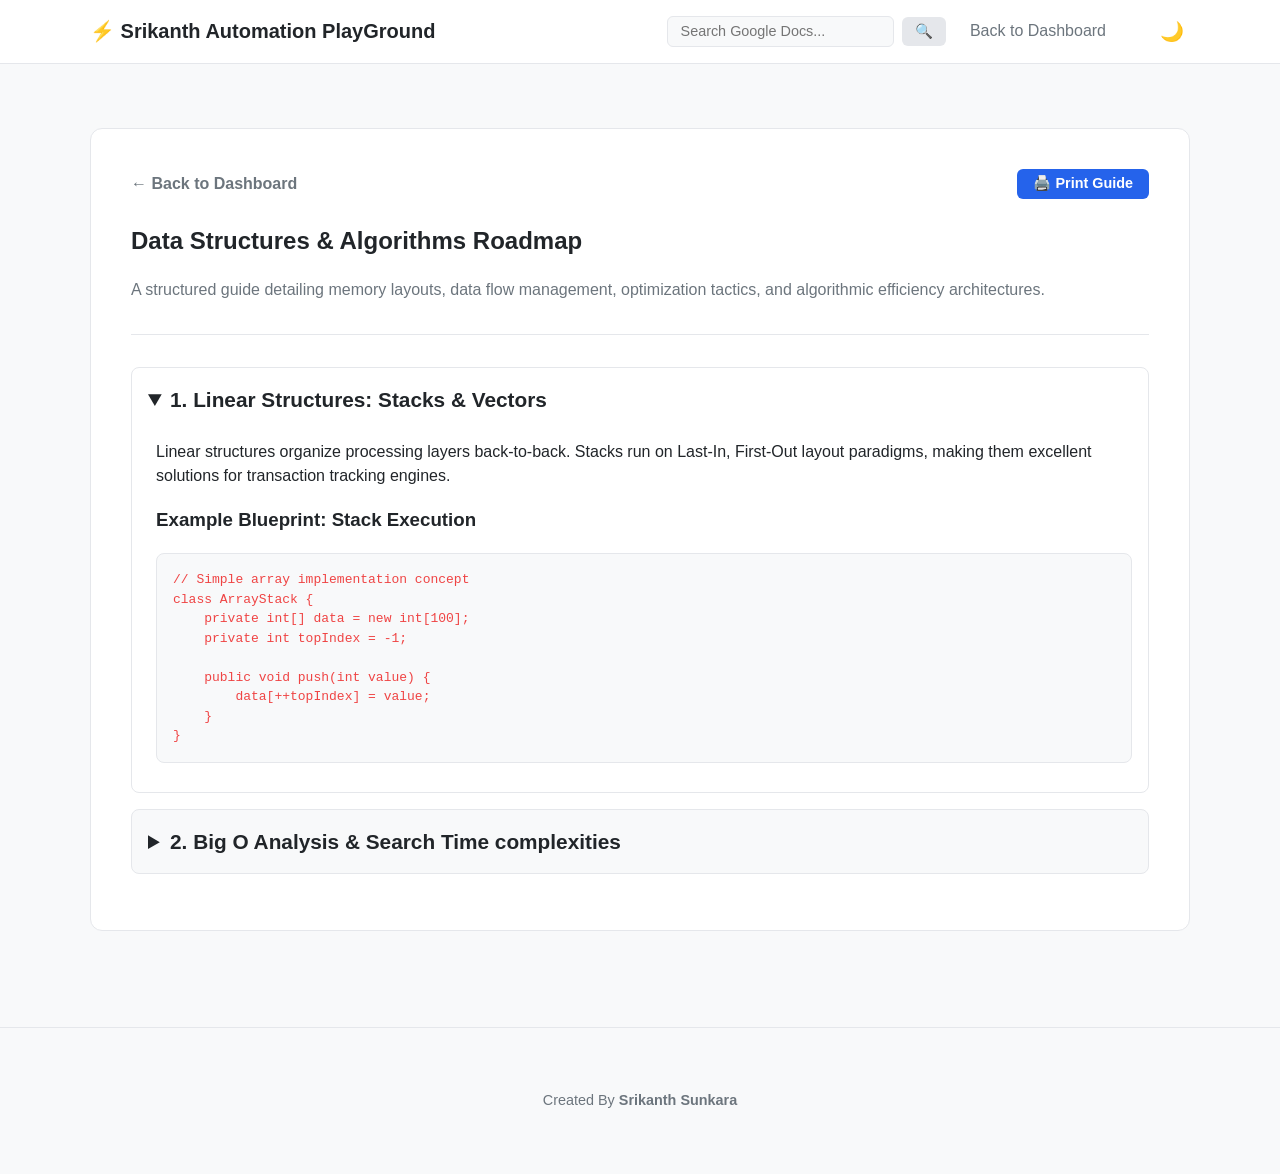
==== guides/dsa-mastery.html @ a7e44a4c "Intiall Commit" ====
<!DOCTYPE html>
<html lang="en">
<head>
    <meta charset="UTF-8">
    <meta name="viewport" content="width=device-width, initial-scale=1.0">
    <title>DSA Mastery - Srikanth Hub</title>
    <!-- Links back to your main styles one folder up -->
    <link rel="stylesheet" href="../styles.css">
    <style>
        .guide-content {
            background: var(--card-bg);
            border: 1px solid var(--border-color);
            border-radius: 12px;
            padding: 2.5rem;
            margin-top: 2rem;
        }
        .action-bar {
            display: flex;
            justify-content: space-between;
            align-items: center;
            margin-bottom: 1.5rem;
            flex-wrap: wrap;
            gap: 1rem;
        }
        .back-btn {
            color: var(--text-muted);
            text-decoration: none;
            font-weight: 600;
        }
        .back-btn:hover {
            color: var(--accent);
        }
        .print-btn {
            background: var(--accent);
            color: white;
            border: none;
            padding: 0.4rem 1rem;
            border-radius: 6px;
            cursor: pointer;
            font-weight: 600;
            font-size: 0.9rem;
        }
        .print-btn:hover {
            background: var(--accent-hover);
        }

        /* Google Search Widget Styling */
        .search-box-widget {
            display: flex;
            align-items: center;
            gap: 0.5rem;
        }
        .search-box-widget input {
            background: var(--bg-color);
            border: 1px solid var(--border-color);
            color: var(--text-main);
            padding: 0.4rem 0.8rem;
            border-radius: 6px;
            font-size: 0.9rem;
            width: 200px;
        }
        .search-box-widget button {
            background: var(--border-color);
            color: var(--text-main);
            border: none;
            padding: 0.4rem 0.8rem;
            border-radius: 6px;
            cursor: pointer;
            font-weight: 600;
            font-size: 0.9rem;
        }

        pre {
            background: var(--bg-color);
            border: 1px solid var(--border-color);
            padding: 1rem;
            border-radius: 8px;
            overflow-x: auto;
            font-family: monospace;
        }
        code {
            color: #ef4444;
        }
        [data-theme="dark"] code {
            color: #fca5a5;
        }

        /* Dropdown Wrapper Styling */
        details.topic-wrapper {
            background: var(--bg-color);
            border: 1px solid var(--border-color);
            border-radius: 8px;
            margin-bottom: 1rem;
            padding: 0.5rem 1rem;
            transition: background 0.2s ease;
        }
        details.topic-wrapper[open] {
            background: var(--card-bg);
            padding-bottom: 1rem;
        }
        summary.topic-header {
            font-size: 1.3rem;
            font-weight: bold;
            padding: 0.5rem 0;
            cursor: pointer;
            outline: none;
            user-select: none;
            color: var(--text-main);
        }
        .topic-body {
            margin-top: 1rem;
            padding-left: 0.5rem;
        }

        /* Hide dynamic utilities gracefully during print output executions */
        @media print {
            header, .action-bar, footer, #theme-toggle, summary::-webkit-details-marker {
                display: none !important;
            }
            .guide-content {
                border: none !important;
                padding: 0 !important;
            }
            details.topic-wrapper {
                background: none !important;
                border: none !important;
                padding: 0 !important;
            }
            details.topic-wrapper:not([open]) {
                display: block !important;
            }
        }
    </style>
</head>
<body>

    <header>
        <nav class="nav-container">
            <a href="../index.html" class="logo"><span>⚡</span> Srikanth Automation PlayGround</a>
            <div class="nav-links" style="display: flex; align-items: center; gap: 1.5rem;">
                <form action="https://www.google.com/search" method="get" target="_blank" class="search-box-widget">
                    <input type="text" name="q" placeholder="Search Google Docs...">
                    <button type="submit">🔍</button>
                </form>
                <a href="../index.html#guides">Back to Dashboard</a>
                <button id="theme-toggle" aria-label="Toggle Theme">🌙</button>
            </div>
        </nav>
    </header>

    <main class="container">
        <article class="guide-content">

            <div class="action-bar">
                <a href="../index.html" class="back-btn">← Back to Dashboard</a>
                <button onclick="window.print()" class="print-btn">🖨️ Print Guide</button>
            </div>

            <h1>Data Structures & Algorithms Roadmap</h1>
            <p style="color: var(--text-muted);">A structured guide detailing memory layouts, data flow management, optimization tactics, and algorithmic efficiency architectures.</p>

            <hr style="border: 0; border-top: 1px solid var(--border-color); margin: 2rem 0;">

            <!-- Topic 1 Wrapper -->
            <details class="topic-wrapper" open>
                <summary class="topic-header">1. Linear Structures: Stacks & Vectors</summary>
                <div class="topic-body">
                    <p>Linear structures organize processing layers back-to-back. Stacks run on Last-In, First-Out layout paradigms, making them excellent solutions for transaction tracking engines.</p>

                    <h3>Example Blueprint: Stack Execution</h3>
                    <pre><code>// Simple array implementation concept
class ArrayStack {
    private int[] data = new int[100];
    private int topIndex = -1;

    public void push(int value) {
        data[++topIndex] = value;
    }
}</code></pre>
                </div>
            </details>

            <!-- Topic 2 Wrapper -->
            <details class="topic-wrapper">
                <summary class="topic-header">2. Big O Analysis & Search Time complexities</summary>
                <div class="topic-body">
                    <p>Optimizing space and run configurations guarantees your testing sweeps operate instantly instead of scaling poorly over massive automation matrix distributions.</p>
                </div>
            </details>

        </article>
    </main>

    <footer>
        <p>Created By <strong>Srikanth Sunkara</strong></p>
    </footer>

    <script>
        document.addEventListener('DOMContentLoaded', () => {
            const themeToggle = document.getElementById('theme-toggle');
            const currentTheme = localStorage.getItem('theme') || 'light';

            if (currentTheme === 'dark') {
                document.documentElement.setAttribute('data-theme', 'dark');
                themeToggle.textContent = '☀️';
            }

            themeToggle.addEventListener('click', () => {
                let theme = document.documentElement.getAttribute('data-theme');
                if (theme === 'dark') {
                    document.documentElement.removeAttribute('data-theme');
                    localStorage.setItem('theme', 'light');
                    themeToggle.textContent = '🌙';
                } else {
                    document.documentElement.setAttribute('data-theme', 'dark');
                    localStorage.setItem('theme', 'dark');
                    themeToggle.textContent = '☀️';
                }
            });
        });
    </script>
</body>
</html>
---- styles.css ----
:root {
    --bg-color: #f8f9fa;
    --card-bg: #ffffff;
    --text-main: #212529;
    --text-muted: #6c757d;
    --accent: #2563eb;
    --accent-hover: #1d4ed8;
    --border-color: #e5e7eb;
    --hero-italic: #10b981;
}

[data-theme="dark"] {
    --bg-color: #0f172a;
    --card-bg: #1e293b;
    --text-main: #f8fafc;
    --text-muted: #94a3b8;
    --accent: #3b82f6;
    --accent-hover: #60a5fa;
    --border-color: #334155;
    --hero-italic: #34d399;
}

body {
    margin: 0;
    font-family: -apple-system, BlinkMacSystemFont, "Segoe UI", Roboto, sans-serif;
    background-color: var(--bg-color);
    color: var(--text-main);
    transition: background 0.3s ease, color 0.3s ease;
    line-height: 1.5;
}

.container {
    max-width: 1100px;
    margin: 0 auto;
    padding: 2rem 1rem;
}

/* Header & Nav */
header {
    border-bottom: 1px solid var(--border-color);
    background-color: var(--card-bg);
}
.nav-container {
    display: flex;
    justify-content: space-between;
    align-items: center;
    max-width: 1100px;
    margin: 0 auto;
    padding: 1rem;
}
.logo {
    font-weight: 700;
    font-size: 1.25rem;
    text-decoration: none;
    color: var(--text-main);
}
.nav-links a {
    text-decoration: none;
    color: var(--text-muted);
    margin-right: 1.5rem;
}
#theme-toggle {
    background: none;
    border: none;
    cursor: pointer;
    font-size: 1.2rem;
}

/* Hero Section */
.hero {
    text-align: center;
    padding: 4rem 1rem 2rem;
}
.hero h1 {
    font-size: 2.75rem;
    margin-bottom: 1rem;
}
.hero em {
    font-style: normal;
    color: var(--hero-italic);
}
.hero p {
    color: var(--text-muted);
    font-size: 1.2rem;
    max-width: 600px;
    margin: 0 auto 2rem;
}

/* Search and Filters */
.search-wrapper input {
    width: 100%;
    max-width: 500px;
    padding: 0.8rem 1.2rem;
    border-radius: 8px;
    border: 1px solid var(--border-color);
    background: var(--card-bg);
    color: var(--text-main);
    font-size: 1rem;
    margin-bottom: 1.5rem;
}
.filter-buttons {
    display: flex;
    justify-content: center;
    gap: 0.5rem;
}
.filter-btn {
    padding: 0.5rem 1rem;
    border-radius: 20px;
    border: 1px solid var(--border-color);
    background: var(--card-bg);
    color: var(--text-main);
    cursor: pointer;
}
.filter-btn.active {
    background: var(--accent);
    color: white;
    border-color: var(--accent);
}

/* Grid & Cards */
.grid {
    display: grid;
    grid-template-columns: repeat(auto-fill, minmax(300px, 1fr));
    gap: 1.5rem;
    margin-top: 1.5rem;
}
.card {
    background: var(--card-bg);
    border: 1px solid var(--border-color);
    border-radius: 12px;
    padding: 1.5rem;
    transition: transform 0.2s ease;
}
.card:hover {
    transform: translateY(-4px);
}
.card-icon {
    font-size: 2rem;
    margin-bottom: 0.5rem;
}
.card-meta {
    font-size: 0.85rem;
    color: var(--text-muted);
    text-transform: uppercase;
    font-weight: 600;
}
.card h3 {
    margin: 0.5rem 0;
    font-size: 1.3rem;
}
.card p {
    color: var(--text-muted);
    font-size: 0.95rem;
    margin-bottom: 1.5rem;
}
.card-link {
    color: var(--accent);
    text-decoration: none;
    font-weight: 600;
}

footer {
    text-align: center;
    padding: 3rem 1rem;
    color: var(--text-muted);
    font-size: 0.9rem;
    border-top: 1px solid var(--border-color);
    margin-top: 4rem;
}


/* ==========================================================================
   🆕 EXTRA FEATURES STYLING (DO NOT DISTURB EXISTING CODE ABOVE)
   ========================================================================== */

/* 1. Dynamic User Customization Panel Layout */
.dynamic-widget {
    background: var(--card-bg);
    border: 1px solid var(--border-color);
    border-radius: 12px;
    padding: 1rem 1.5rem;
    margin-top: 1rem;
    display: flex;
    justify-content: space-between;
    align-items: center;
    flex-wrap: wrap;
    gap: 1rem;
}

#welcome-message {
    font-size: 1.1rem;
    color: var(--text-main);
}

.widget-controls {
    display: flex;
    align-items: center;
    gap: 1.5rem;
    flex-wrap: wrap;
}

.control-item {
    font-size: 0.95rem;
    color: var(--text-main);
}

.font-mono {
    font-family: monospace;
    font-weight: bold;
    background: var(--bg-color);
    padding: 0.3rem 0.6rem;
    border-radius: 6px;
    border: 1px solid var(--border-color);
}

.session-pill {
    background: var(--accent);
    color: #ffffff !important;
    padding: 0.3rem 0.8rem;
    border-radius: 20px;
    font-size: 0.85rem;
    font-weight: 600;
}

#country-select {
    background: var(--bg-color);
    color: var(--text-main);
    border: 1px solid var(--border-color);
    padding: 0.3rem 0.5rem;
    border-radius: 6px;
    cursor: pointer;
    font-size: 0.9rem;
}

#country-select:focus {
    outline: none;
    border-color: var(--accent);
}

/* 2. Repo Metrics Custom Styling */
.repo-metrics-bar {
    display: flex;
    justify-content: center;
    align-items: center;
    gap: 2rem;
    margin-bottom: 2rem;
    flex-wrap: wrap;
}

.metric-item {
    font-size: 1rem;
    color: var(--text-muted);
}

.metric-item strong {
    font-size: 1.4rem;
    color: var(--text-main);
    display: block;
}

.active-pill span {
    background: #10b981;
    color: white;
    padding: 0.3rem 0.8rem;
    border-radius: 20px;
    font-size: 0.85rem;
    font-weight: bold;
}

[data-theme="dark"] .active-pill span {
    background: #34d399;
    color: #0f172a;
}

/* 3. Footer Connectivity Styles */
.footer-connect {
    margin-top: 0.5rem;
    font-size: 0.95rem;
}

.social-link {
    color: var(--accent);
    text-decoration: none;
    font-weight: 600;
    transition: color 0.2s ease;
}

.social-link:hover {
    text-decoration: underline;
    color: var(--accent-hover);
}

/* 4. Scroll Back to Top Button Dynamics */
#back-to-top:hover {
    transform: translateY(-3px) scale(1.05);
}

/* Responsive breakpoint configurations */
@media (max-width: 768px) {
    .dynamic-widget {
        flex-direction: column;
        align-items: flex-start;
    }
    .widget-controls {
        width: 100%;
        justify-content: space-between;
    }
    .hero h1 {
        font-size: 2rem;
    }
}
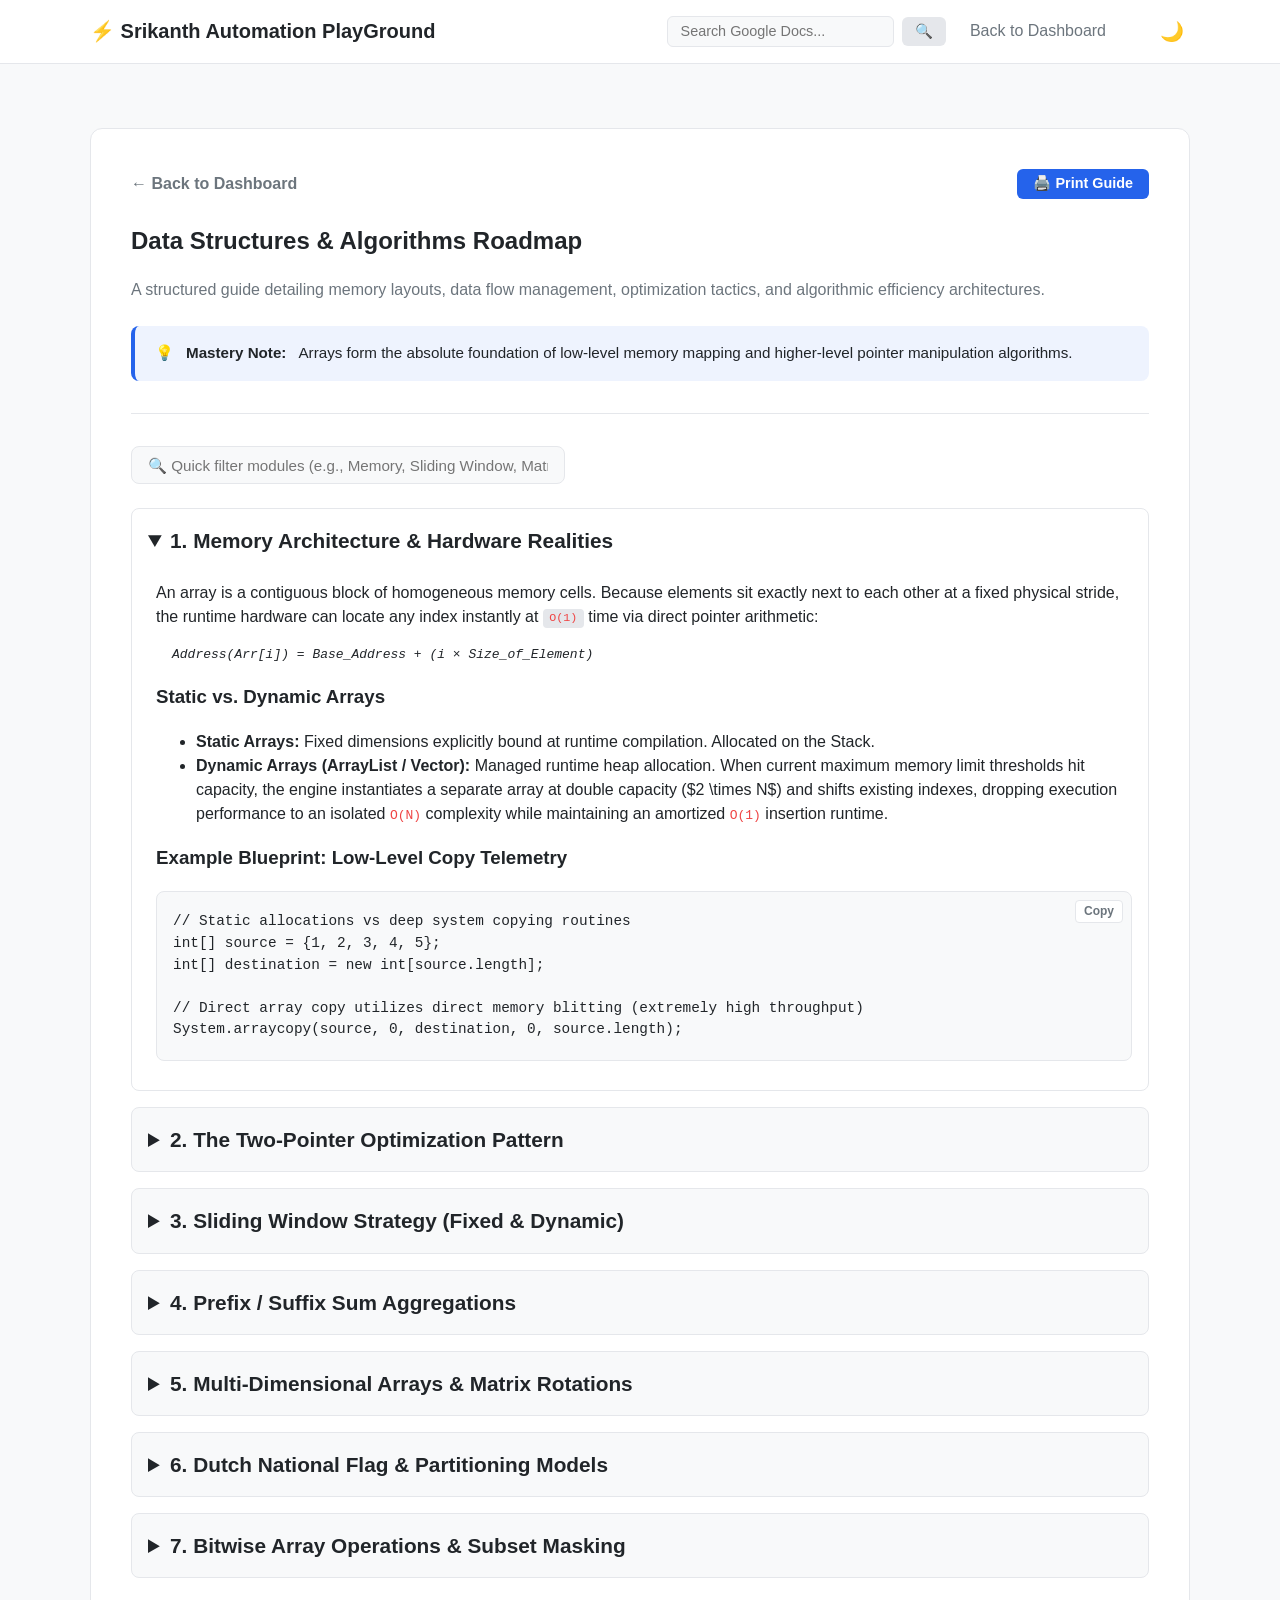
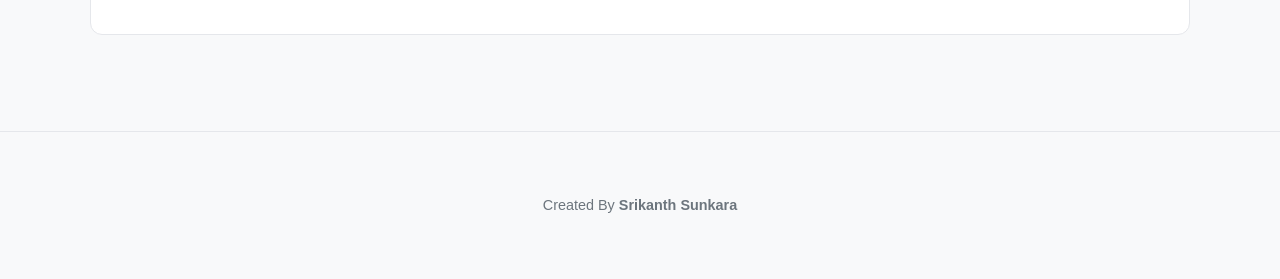
==== commit e5994719: "second commmit" ====
--- a/guides/dsa-mastery.html
+++ b/guides/dsa-mastery.html
@@ -70,6 +70,22 @@
             font-size: 0.9rem;
         }
 
+        /* local filter input box framework alignment */
+        .local-filter-wrapper {
+            margin-bottom: 1.5rem;
+            width: 100%;
+        }
+        .local-filter-input {
+            width: 100%;
+            max-width: 400px;
+            background: var(--bg-color);
+            border: 1px solid var(--border-color);
+            color: var(--text-main);
+            padding: 0.6rem 1rem;
+            border-radius: 8px;
+            font-size: 0.95rem;
+        }
+
         pre {
             background: var(--bg-color);
             border: 1px solid var(--border-color);
@@ -77,12 +93,33 @@
             border-radius: 8px;
             overflow-x: auto;
             font-family: monospace;
+            position: relative; /* Context parent container for absolute copy button positioning */
         }
         code {
             color: #ef4444;
         }
         [data-theme="dark"] code {
             color: #fca5a5;
+        }
+
+        /* Copy Button injection styling hooks */
+        .copy-code-btn {
+            position: absolute;
+            top: 0.5rem;
+            right: 0.5rem;
+            background: var(--card-bg);
+            border: 1px solid var(--border-color);
+            color: var(--text-muted);
+            padding: 0.2rem 0.5rem;
+            border-radius: 4px;
+            cursor: pointer;
+            font-size: 0.75rem;
+            font-weight: 600;
+            transition: all 0.2s ease;
+        }
+        .copy-code-btn:hover {
+            color: var(--accent);
+            border-color: var(--accent);
         }
 
         /* Dropdown Wrapper Styling */
@@ -114,7 +151,7 @@
 
         /* Hide dynamic utilities gracefully during print output executions */
         @media print {
-            header, .action-bar, footer, #theme-toggle, summary::-webkit-details-marker {
+            header, .action-bar, .local-filter-wrapper, .copy-code-btn, footer, #theme-toggle, summary::-webkit-details-marker {
                 display: none !important;
             }
             .guide-content {
@@ -159,32 +196,176 @@
             <h1>Data Structures & Algorithms Roadmap</h1>
             <p style="color: var(--text-muted);">A structured guide detailing memory layouts, data flow management, optimization tactics, and algorithmic efficiency architectures.</p>
 
+            <div class="status-banner info">
+                <span>💡</span> <strong>Mastery Note:</strong> Arrays form the absolute foundation of low-level memory mapping and higher-level pointer manipulation algorithms.
+            </div>
+
             <hr style="border: 0; border-top: 1px solid var(--border-color); margin: 2rem 0;">
 
-            <!-- Topic 1 Wrapper -->
+            <!-- In-Page Filtering Search Input Widget -->
+            <div class="local-filter-wrapper">
+                <input type="text" id="topic-search" class="local-filter-input" placeholder="🔍 Quick filter modules (e.g., Memory, Sliding Window, Matrix)...">
+            </div>
+
+            <!-- MODULE 1 -->
             <details class="topic-wrapper" open>
-                <summary class="topic-header">1. Linear Structures: Stacks & Vectors</summary>
-                <div class="topic-body">
-                    <p>Linear structures organize processing layers back-to-back. Stacks run on Last-In, First-Out layout paradigms, making them excellent solutions for transaction tracking engines.</p>
-
-                    <h3>Example Blueprint: Stack Execution</h3>
-                    <pre><code>// Simple array implementation concept
-class ArrayStack {
-    private int[] data = new int[100];
-    private int topIndex = -1;
-
-    public void push(int value) {
-        data[++topIndex] = value;
+                <summary class="topic-header">1. Memory Architecture & Hardware Realities</summary>
+                <div class="topic-body">
+                    <p>An array is a contiguous block of homogeneous memory cells. Because elements sit exactly next to each other at a fixed physical stride, the runtime hardware can locate any index instantly at <code>O(1)</code> time via direct pointer arithmetic:</p>
+                    <p style="padding-left: 1rem; font-style: italic; font-family: monospace;">Address(Arr[i]) = Base_Address + (i × Size_of_Element)</p>
+
+                    <h3>Static vs. Dynamic Arrays</h3>
+                    <ul>
+                        <li><strong>Static Arrays:</strong> Fixed dimensions explicitly bound at runtime compilation. Allocated on the Stack.</li>
+                        <li><strong>Dynamic Arrays (ArrayList / Vector):</strong> Managed runtime heap allocation. When current maximum memory limit thresholds hit capacity, the engine instantiates a separate array at double capacity ($2 \times N$) and shifts existing indexes, dropping execution performance to an isolated <code>O(N)</code> complexity while maintaining an amortized <code>O(1)</code> insertion runtime.</li>
+                    </ul>
+
+                    <h3>Example Blueprint: Low-Level Copy Telemetry</h3>
+                    <pre><code>// Static allocations vs deep system copying routines
+int[] source = {1, 2, 3, 4, 5};
+int[] destination = new int[source.length];
+
+// Direct array copy utilizes direct memory blitting (extremely high throughput)
+System.arraycopy(source, 0, destination, 0, source.length);</code></pre>
+                </div>
+            </details>
+
+            <!-- MODULE 2 -->
+            <details class="topic-wrapper">
+                <summary class="topic-header">2. The Two-Pointer Optimization Pattern</summary>
+                <div class="topic-body">
+                    <p>Instead of scaling poorly with nested iteration loops running at <code>O(N²)</code>, the two-pointer paradigm controls memory pointers tracking data configurations from both endpoints concurrently, converging linearly in <code>O(N)</code> time.</p>
+
+                    <h3>Classic Implementations</h3>
+                    <ul>
+                        <li><strong>Opposite Directions:</strong> Shifting pointers inwards (e.g., Palindrome validation, Two-Sum on sorted inputs).</li>
+                        <li><strong>Same Direction (Fast & Slow):</strong> Pointers moving at different velocities (e.g., De-duplicating arrays in-place).</li>
+                    </ul>
+
+                    <h3>Example Blueprint: Target Container Inversion</h3>
+                    <pre><code>public void reverseInPlace(int[] nums) {
+    int left = 0, right = nums.length - 1;
+    while (left &lt; right) {
+        int temp = nums[left];
+        nums[left] = nums[right];
+        nums[right] = temp;
+        left++;
+        right--;
     }
 }</code></pre>
                 </div>
             </details>
 
-            <!-- Topic 2 Wrapper -->
-            <details class="topic-wrapper">
-                <summary class="topic-header">2. Big O Analysis & Search Time complexities</summary>
-                <div class="topic-body">
-                    <p>Optimizing space and run configurations guarantees your testing sweeps operate instantly instead of scaling poorly over massive automation matrix distributions.</p>
+            <!-- MODULE 3 -->
+            <details class="topic-wrapper">
+                <summary class="topic-header">3. Sliding Window Strategy (Fixed & Dynamic)</summary>
+                <div class="topic-body">
+                    <p>The sliding window optimization transforms nested contiguous target tracking scans into linear calculations by maintaining a rolling metric range. Instead of re-evaluating internal array values from scratch at every step, the window updates dynamically by dropping elements exiting from the left tail and integrating incoming values on the right head.</p>
+
+                    <h3>Example Blueprint: Dynamic Subarray Expansion Tracking</h3>
+                    <pre><code>public int minSubArrayLen(int target, int[] nums) {
+    int minLength = Integer.MAX_VALUE;
+    int currentSum = 0;
+    int left = 0;
+
+    for (int right = 0; right &lt; nums.length; right++) {
+        currentSum += nums[right];
+
+        while (currentSum &gt;= target) {
+            minLength = Math.min(minLength, right - left + 1);
+            currentSum -= nums[left];
+            left++;
+        }
+    }
+    return minLength == Integer.MAX_VALUE ? 0 : minLength;
+}</code></pre>
+                </div>
+            </details>
+
+            <!-- MODULE 4 -->
+            <details class="topic-wrapper">
+                <summary class="topic-header">4. Prefix / Suffix Sum Aggregations</summary>
+                <div class="topic-body">
+                    <p>Prefix caching maps out progressive tracking transformations across data layers. By computing cumulative running computations over an input array beforehand, range sum requests drop from <code>O(N)</code> time to an immediate <code>O(1)</code> execution time by checking array offsets:</p>
+                    <p style="padding-left: 1rem; font-style: italic; font-family: monospace;">Sum(L to R) = Prefix[R] - Prefix[L - 1]</p>
+
+                    <h3>Example Blueprint: Pre-computed Range Lookup Evaluation</h3>
+                    <pre><code>// Build cumulative range caching structures
+int[] data = {3, 1, 4, 1, 5};
+int[] prefix = new int[data.length];
+prefix[0] = data[0];
+
+for (int i = 1; i &lt; data.length; i++) {
+    prefix[i] = prefix[i - 1] + data[i];
+}
+// Sum over range index 1 to 4 is evaluated instantly: prefix[4] - prefix[0]</code></pre>
+                </div>
+            </details>
+
+            <!-- MODULE 5 -->
+            <details class="topic-wrapper">
+                <summary class="topic-header">5. Multi-Dimensional Arrays & Matrix Rotations</summary>
+                <div class="topic-body">
+                    <p>Multi-dimensional matrices are mapped onto flat sequential system memory blocks using either Row-Major ordering (storing rows sequentially) or Column-Major ordering layouts.</p>
+
+                    <h3>In-Place Matrix Transposition Trick</h3>
+                    <p>To rotate a square matrix 90 degrees clockwise without allocating extra workspace memory: <strong>Transpose the matrix</strong> (swap coordinate values across the main diagonal: <code>matrix[i][j]</code> with <code>matrix[j][i]</code>) and then <strong>reverse each individual row</strong>.</p>
+
+                    <h3>Example Blueprint: Clockwise Matrix Transposition</h3>
+                    <pre><code>public void transposeSquareMatrix(int[][] matrix) {
+    int n = matrix.length;
+    for (int i = 0; i &lt; n; i++) {
+        for (int j = i + 1; j &lt; n; j++) {
+            int temp = matrix[i][j];
+            matrix[i][j] = matrix[j][i];
+            matrix[j][i] = temp;
+        }
+    }
+}</code></pre>
+                </div>
+            </details>
+
+            <!-- MODULE 6 -->
+            <details class="topic-wrapper">
+                <summary class="topic-header">6. Dutch National Flag & Partitioning Models</summary>
+                <div class="topic-body">
+                    <p>Partitioning strategies group elements into clear logical clusters within a single collection loop pass. The Dutch National Flag (DNF) technique uses three tracking pointers (Low, Mid, High) to order data points (e.g., sorting 0s, 1s, and 2s) in a single linear pass with zero external memory allocations.</p>
+
+                    <h3>Example Blueprint: Three-Pointer Clustering Partition</h3>
+                    <pre><code>public void sortColors(int[] nums) {
+    int low = 0, mid = 0, high = nums.length - 1;
+    while (mid &lt;= high) {
+        if (nums[mid] == 0) {
+            int temp = nums[low];
+            nums[low++] = nums[mid];
+            nums[mid++] = temp;
+        } else if (nums[mid] == 1) {
+            mid++;
+        } else {
+            int temp = nums[mid];
+            nums[mid] = nums[high];
+            nums[high--] = temp;
+        }
+    }
+}</code></pre>
+                </div>
+            </details>
+
+            <!-- MODULE 7 -->
+            <details class="topic-wrapper">
+                <summary class="topic-header">7. Bitwise Array Operations & Subset Masking</summary>
+                <div class="topic-body">
+                    <p>Arrays can interface directly with low-level binary engines. Using bitwise operations allows you to track element frequencies, isolate distinct values, or generate complete exponential power set distributions instantly by matching integer bits against target positions.</p>
+
+                    <h3>Example Blueprint: Element De-duplication using XOR</h3>
+                    <pre><code>// Finds the unique element in an array where all other values appear twice
+public int findUniqueElement(int[] nums) {
+    int uniqueMask = 0;
+    for (int currentNum : nums) {
+        uniqueMask ^= currentNum; // XOR cancellation pattern wipes out duplicates
+    }
+    return uniqueMask;
+}</code></pre>
                 </div>
             </details>
 
@@ -197,6 +378,7 @@
 
     <script>
         document.addEventListener('DOMContentLoaded', () => {
+            // Theme Toggle Execution Module
             const themeToggle = document.getElementById('theme-toggle');
             const currentTheme = localStorage.getItem('theme') || 'light';
 
@@ -217,6 +399,51 @@
                     themeToggle.textContent = '☀️';
                 }
             });
+
+            // Feature Addition 1: Dynamic In-Page Text Filter Module
+            const searchInput = document.getElementById('topic-search');
+            const topics = document.querySelectorAll('details.topic-wrapper');
+
+            searchInput.addEventListener('input', (e) => {
+                const term = e.target.value.toLowerCase().trim();
+
+                topics.forEach(topic => {
+                    const headerText = topic.querySelector('.topic-header').textContent.toLowerCase();
+                    if (headerText.includes(term)) {
+                        topic.style.display = 'block';
+                        if (term.length > 0) {
+                            topic.setAttribute('open', '');
+                        }
+                    } else {
+                        topic.style.display = 'none';
+                    }
+                });
+            });
+
+            // Feature Addition 2: Auto-injected Code Copy-to-Clipboard Action Component
+            const codeBlocks = document.querySelectorAll('pre');
+            codeBlocks.forEach((block) => {
+                const copyBtn = document.createElement('button');
+                copyBtn.className = 'copy-code-btn';
+                copyBtn.textContent = 'Copy';
+
+                block.appendChild(copyBtn);
+
+                copyBtn.addEventListener('click', async () => {
+                    const codeText = block.querySelector('code').textContent;
+                    try {
+                        await navigator.clipboard.writeText(codeText);
+                        copyBtn.textContent = 'Copied!';
+                        copyBtn.style.color = '#10b981'; // Success confirmation color indicator
+                        setTimeout(() => {
+                            copyBtn.textContent = 'Copy';
+                            copyBtn.style.color = '';
+                        }, 2000);
+                    } catch (err) {
+                        copyBtn.textContent = 'Error';
+                    }
+                });
+            });
         });
     </script>
 </body>
--- a/styles.css
+++ b/styles.css
@@ -308,4 +308,184 @@
     .hero h1 {
         font-size: 2rem;
     }
+}
+
+/* ==========================================================================
+   🆕 FRESH ADDITIONS (JULY 2026 - COMPATIBILITY RETAINED)
+   ========================================================================== */
+
+/* 5. Custom Themed Web Scrollbar */
+::-webkit-scrollbar {
+    width: 10px;
+    height: 10px;
+}
+::-webkit-scrollbar-track {
+    background: var(--bg-color);
+}
+::-webkit-scrollbar-thumb {
+    background: var(--border-color);
+    border-radius: 5px;
+}
+::-webkit-scrollbar-thumb:hover {
+    background: var(--text-muted);
+}
+
+/* 6. Automation Status Callout Banners */
+.status-banner {
+    padding: 1rem 1.25rem;
+    border-radius: 8px;
+    margin: 1.5rem 0;
+    font-size: 0.95rem;
+    display: flex;
+    align-items: center;
+    gap: 0.75rem;
+    border-left: 4px solid transparent;
+}
+.status-banner.info {
+    background: rgba(37, 99, 235, 0.08);
+    color: var(--text-main);
+    border-left-color: var(--accent);
+}
+.status-banner.success {
+    background: rgba(16, 185, 129, 0.08);
+    color: var(--text-main);
+    border-left-color: var(--hero-italic);
+}
+
+/* 7. Code Blocks Inline Enhancement */
+pre code {
+    display: block;
+    padding: 0.2rem 0;
+    font-size: 0.9rem;
+    color: var(--text-main);
+}
+p code {
+    font-family: monospace;
+    background: var(--border-color);
+    padding: 0.15rem 0.4rem;
+    border-radius: 4px;
+    font-size: 0.9em;
+}
+
+/* 8. Hotkeys / Badge Indicators */
+.kbd-badge {
+    background: var(--card-bg);
+    border: 1px solid var(--border-color);
+    box-shadow: 0 2px 0 var(--border-color);
+    border-radius: 4px;
+    padding: 0.1rem 0.4rem;
+    font-size: 0.75rem;
+    font-family: monospace;
+    font-weight: bold;
+    color: var(--text-muted);
+}
+
+/* 9. Card Skeleton Loading/Pulse Utility Base */
+.pulse-loading {
+    animation: layoutPulse 1.8s infinite ease-in-out;
+}
+@keyframes layoutPulse {
+    0% { opacity: 1; }
+    50% { opacity: 0.4; }
+    100% { opacity: 1; }
+}
+
+/* ==========================================================================
+   🆕 UI MICRO-INTERACTION & DYNAMIC ANIMATIONS (JULY 2026)
+   ========================================================================== */
+
+/* Smooth Entry Fade for the Card Grid Components */
+.card {
+    opacity: 0;
+    animation: layoutFadeIn 0.4s cubic-bezier(0.16, 1, 0.3, 1) forwards;
+}
+
+/* Staggered entry delay simulation for natural page loading */
+.card:nth-child(1) { animation-delay: 0.05s; }
+.card:nth-child(2) { animation-delay: 0.10s; }
+.card:nth-child(3) { animation-delay: 0.15s; }
+.card:nth-child(4) { animation-delay: 0.20s; }
+.card:nth-child(n+5) { animation-delay: 0.25s; }
+
+@keyframes layoutFadeIn {
+    from {
+        opacity: 0;
+        transform: translateY(12px);
+    }
+    to {
+        opacity: 1;
+        transform: translateY(0);
+    }
+}
+
+/* Elegant Scaling Pulse for the Interactive Theme Toggle Option */
+#theme-toggle {
+    transition: transform 0.3s cubic-bezier(0.34, 1.56, 0.64, 1);
+}
+#theme-toggle:active {
+    transform: scale(0.8) rotate(-15deg);
+}
+
+/* Smooth Interactive Glow & Slide Effects for Primary Action Triggers */
+.filter-btn {
+    transition: all 0.25s ease;
+    position: relative;
+    overflow: hidden;
+}
+.filter-btn:hover {
+    transform: translateY(-2px);
+    box-shadow: 0 4px 12px rgba(37, 99, 235, 0.15);
+}
+.filter-btn:active {
+    transform: translateY(0);
+}
+
+/* Search Bar Ripple Indicator Tint On Active Input Focus */
+.search-wrapper input, .local-filter-input {
+    transition: all 0.3s ease;
+}
+.search-wrapper input:focus, .local-filter-input:focus {
+    box-shadow: 0 0 0 4px rgba(37, 99, 235, 0.12);
+    transform: translateY(-1px);
+}
+
+/* ==========================================================================
+   🆕 DYNAMIC HOVER LOVE SYMBOLS ACCENT (JULY 2026)
+   ========================================================================== */
+
+/* Establish absolute boundary context for structural heart elements */
+.card {
+    position: relative;
+    overflow: hidden; /* Prevents hearts from breaking layout bounds */
+}
+
+/* Base properties for dynamically injected love symbols */
+.floating-heart {
+    position: absolute;
+    pointer-events: none; /* Ensures hearts don't block link clicks or normal text selection */
+    font-size: 1.25rem;
+    color: #ef4444; /* Beautiful crimson red tone */
+    opacity: 0;
+    user-select: none;
+    z-index: 10;
+    animation: floatHeartUp 1.2s cubic-bezier(0.25, 1, 0.5, 1) forwards;
+}
+
+[data-theme="dark"] .floating-heart {
+    color: #fca5a5; /* Softer coral pink tone for dark mode readability */
+}
+
+@keyframes floatHeartUp {
+    0% {
+        transform: translate(-50%, -50%) scale(0.5) translateY(0);
+        opacity: 0;
+    }
+    15% {
+        opacity: 0.85;
+        transform: translate(-50%, -50%) scale(1.1) translateY(-10px);
+    }
+    100% {
+        transform: translate(-50%, -50%) scale(0.8) translateY(-80px) rotate(15deg);
+        opacity: 0;
+    }
 }
